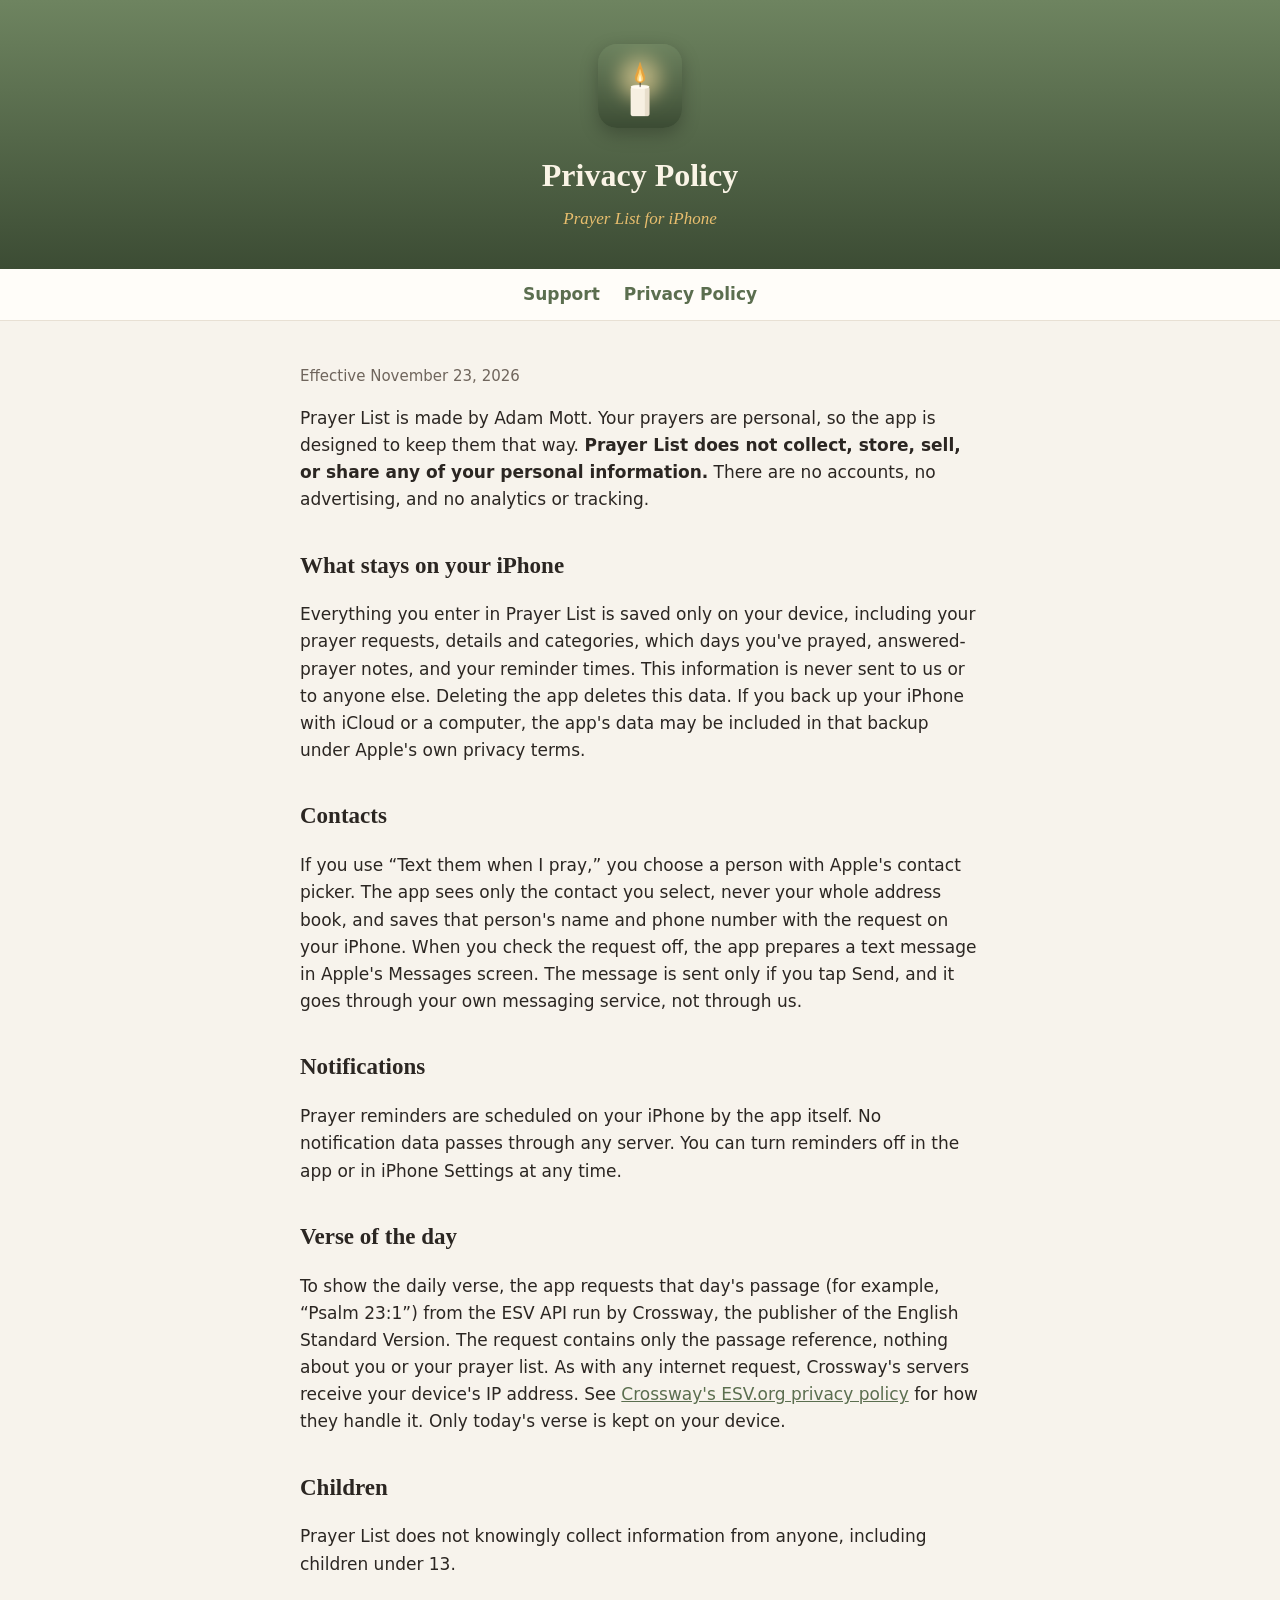
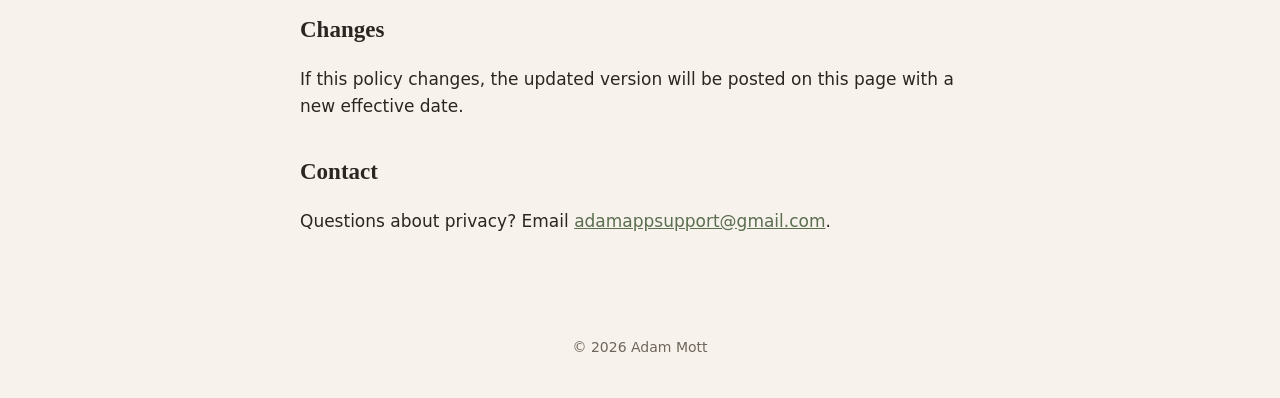
==== privacy.html @ bbe3f99a "Add Prayer List support page and privacy policy Co-Authored-By: Claude Opus 5.5 <noreply@anthropic.c" ====
<!DOCTYPE html>
<html lang="en">
<head>
<meta charset="utf-8">
<meta name="viewport" content="width=device-width, initial-scale=1">
<title>Prayer List – Privacy Policy</title>
<link rel="stylesheet" href="style.css">
</head>
<body>
<header>
  <img src="icon.png" alt="Prayer List app icon">
  <h1>Privacy Policy</h1>
  <p>Prayer List for iPhone</p>
</header>
<nav><a href="./">Support</a><a href="privacy.html">Privacy Policy</a></nav>
<main>
  <p class="muted">Effective November 23, 2026</p>

  <p>Prayer List is made by Adam Mott. Your prayers are personal, so the app is designed to keep them that way. <strong>Prayer List does not collect, store, sell, or share any of your personal information.</strong> There are no accounts, no advertising, and no analytics or tracking.</p>

  <h2>What stays on your iPhone</h2>
  <p>Everything you enter in Prayer List is saved only on your device, including your prayer requests, details and categories, which days you've prayed, answered-prayer notes, and your reminder times. This information is never sent to us or to anyone else. Deleting the app deletes this data. If you back up your iPhone with iCloud or a computer, the app's data may be included in that backup under Apple's own privacy terms.</p>

  <h2>Contacts</h2>
  <p>If you use “Text them when I pray,” you choose a person with Apple's contact picker. The app sees only the contact you select, never your whole address book, and saves that person's name and phone number with the request on your iPhone. When you check the request off, the app prepares a text message in Apple's Messages screen. The message is sent only if you tap Send, and it goes through your own messaging service, not through us.</p>

  <h2>Notifications</h2>
  <p>Prayer reminders are scheduled on your iPhone by the app itself. No notification data passes through any server. You can turn reminders off in the app or in iPhone Settings at any time.</p>

  <h2>Verse of the day</h2>
  <p>To show the daily verse, the app requests that day's passage (for example, “Psalm 23:1”) from the ESV API run by Crossway, the publisher of the English Standard Version. The request contains only the passage reference, nothing about you or your prayer list. As with any internet request, Crossway's servers receive your device's IP address. See <a href="https://www.esv.org/about/policy/">Crossway's ESV.org privacy policy</a> for how they handle it. Only today's verse is kept on your device.</p>

  <h2>Children</h2>
  <p>Prayer List does not knowingly collect information from anyone, including children under 13.</p>

  <h2>Changes</h2>
  <p>If this policy changes, the updated version will be posted on this page with a new effective date.</p>

  <h2>Contact</h2>
  <p>Questions about privacy? Email <a href="mailto:adamappsupport@gmail.com">adamappsupport@gmail.com</a>.</p>
</main>
<footer>© 2026 Adam Mott</footer>
</body>
</html>
---- style.css ----
:root{--bg:#f7f3ec;--card:#fffdf9;--ink:#2b2622;--muted:#6f655c;--line:#e8e0d4;--green:#5b6e4f;--gold:#9a7330}
*{box-sizing:border-box}
body{margin:0;background:var(--bg);color:var(--ink);font:17px/1.6 -apple-system,BlinkMacSystemFont,"Segoe UI",Inter,system-ui,sans-serif}
header{background:linear-gradient(180deg,#6e8460,#3c4c34);color:#faf4e6;padding:44px 20px 36px;text-align:center}
header img{width:84px;height:84px;border-radius:19px;box-shadow:0 6px 18px rgba(0,0,0,.25)}
header h1{font-family:Georgia,"Times New Roman",serif;font-size:32px;margin:14px 0 4px}
header p{margin:0;color:#e8be6e;font-family:Georgia,serif;font-style:italic}
nav{text-align:center;padding:12px;border-bottom:1px solid var(--line);background:var(--card)}
nav a{color:var(--green);margin:0 12px;font-weight:600;text-decoration:none}
main{max-width:720px;margin:0 auto;padding:28px 20px 60px}
h2{font-family:Georgia,serif;font-size:23px;margin:34px 0 8px}
.card{background:var(--card);border:1px solid var(--line);border-radius:16px;padding:18px 20px;margin:16px 0}
.muted{color:var(--muted);font-size:15px}
a{color:var(--green)}
footer{text-align:center;color:var(--muted);font-size:14px;padding:24px 20px 40px}
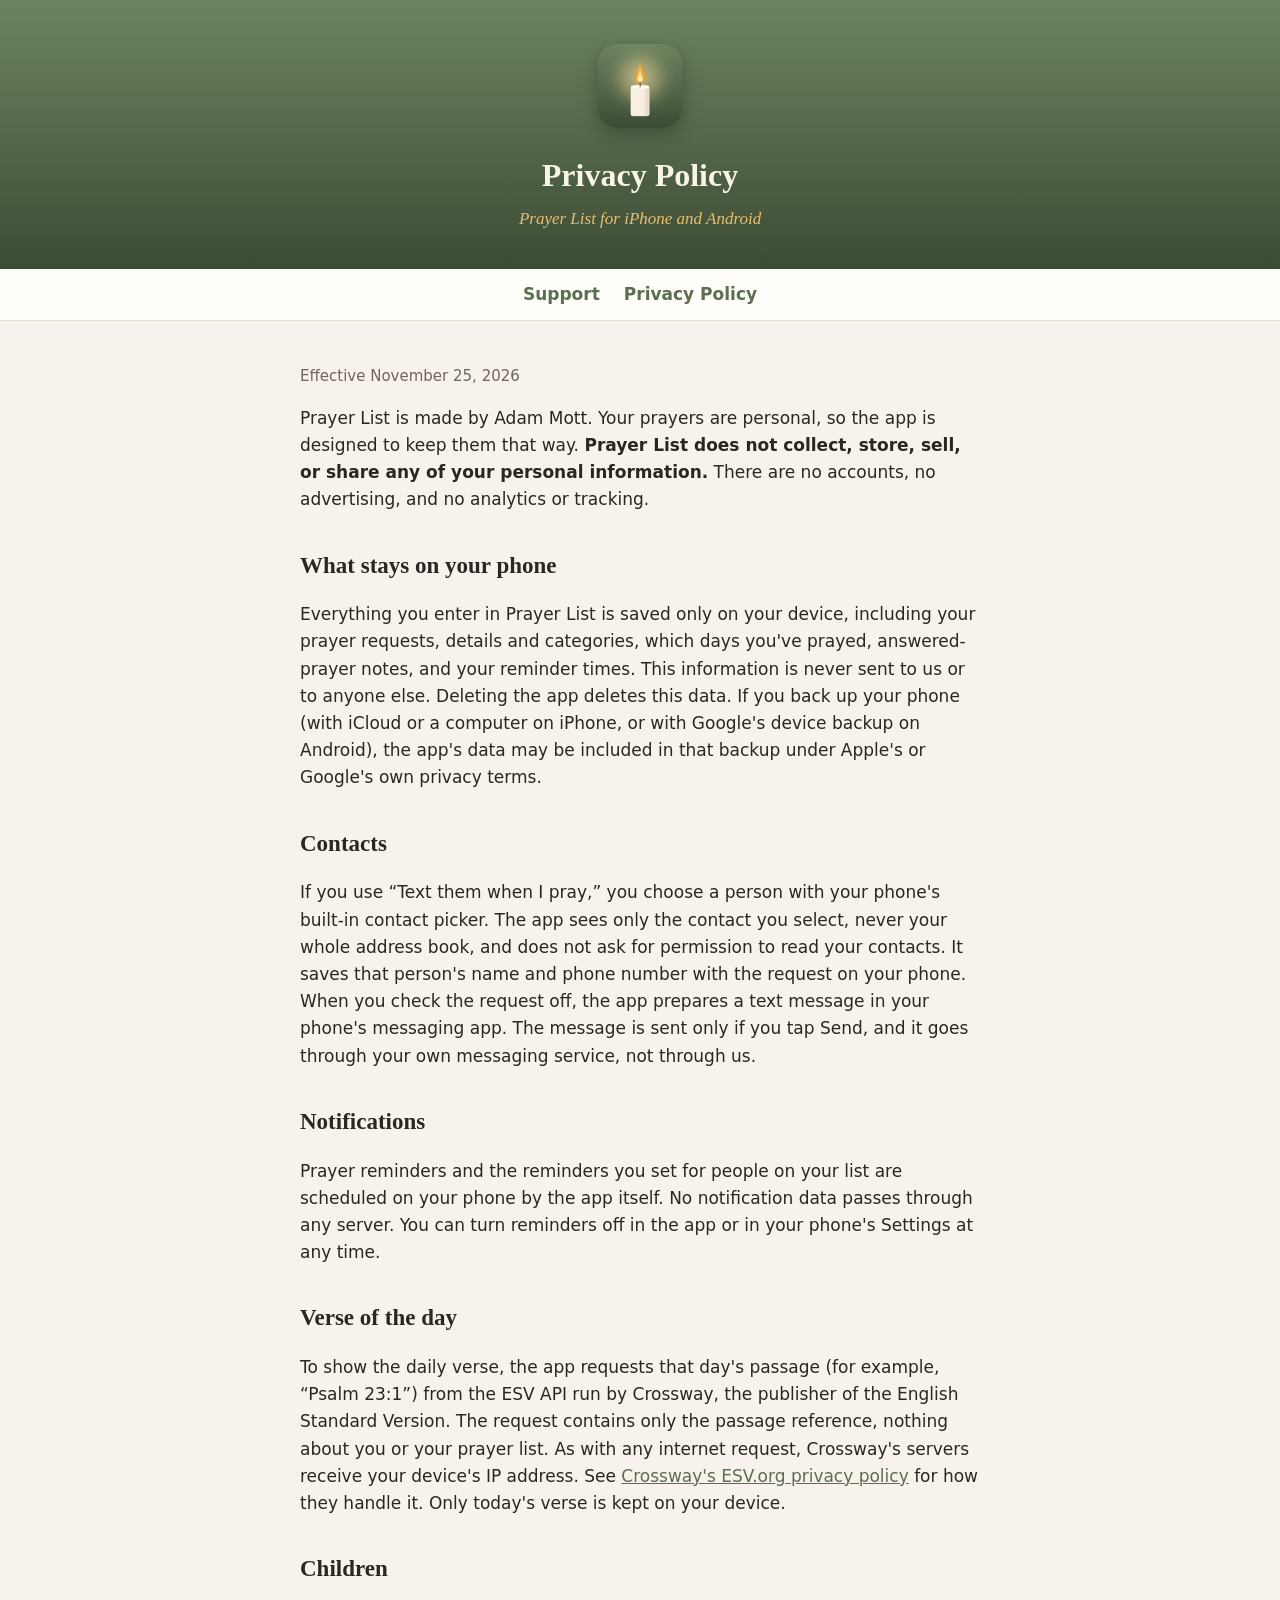
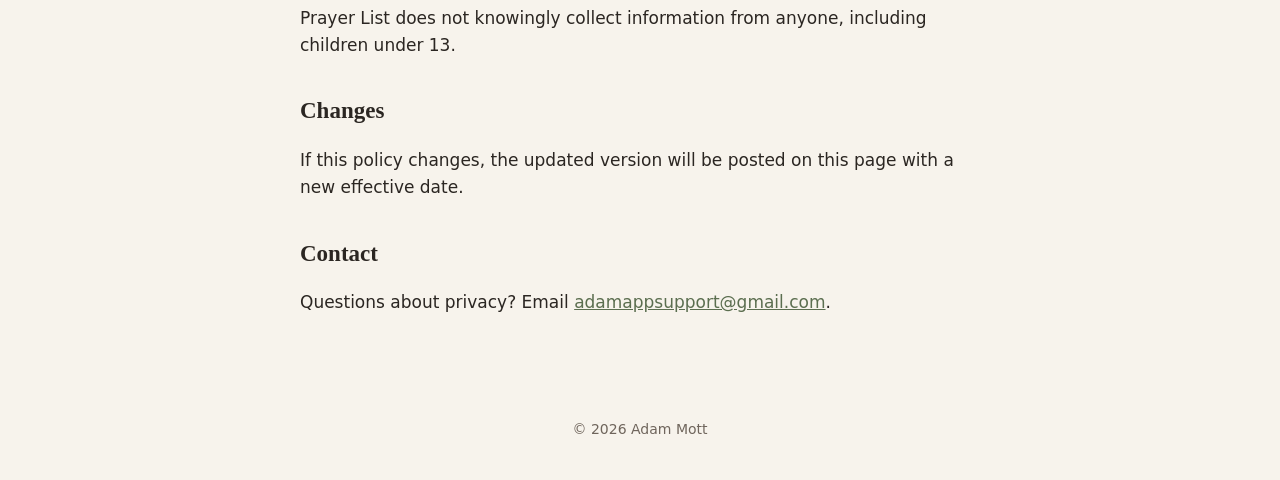
==== commit 48b0b965: "Cover Android in support and privacy pages Co-Authored-By: Claude Opus 5.5 <noreply@anthropic.com> C" ====
--- a/privacy.html
+++ b/privacy.html
@@ -10,22 +10,22 @@
 <header>
   <img src="icon.png" alt="Prayer List app icon">
   <h1>Privacy Policy</h1>
-  <p>Prayer List for iPhone</p>
+  <p>Prayer List for iPhone and Android</p>
 </header>
 <nav><a href="./">Support</a><a href="privacy.html">Privacy Policy</a></nav>
 <main>
-  <p class="muted">Effective November 23, 2026</p>
+  <p class="muted">Effective November 25, 2026</p>
 
   <p>Prayer List is made by Adam Mott. Your prayers are personal, so the app is designed to keep them that way. <strong>Prayer List does not collect, store, sell, or share any of your personal information.</strong> There are no accounts, no advertising, and no analytics or tracking.</p>
 
-  <h2>What stays on your iPhone</h2>
-  <p>Everything you enter in Prayer List is saved only on your device, including your prayer requests, details and categories, which days you've prayed, answered-prayer notes, and your reminder times. This information is never sent to us or to anyone else. Deleting the app deletes this data. If you back up your iPhone with iCloud or a computer, the app's data may be included in that backup under Apple's own privacy terms.</p>
+  <h2>What stays on your phone</h2>
+  <p>Everything you enter in Prayer List is saved only on your device, including your prayer requests, details and categories, which days you've prayed, answered-prayer notes, and your reminder times. This information is never sent to us or to anyone else. Deleting the app deletes this data. If you back up your phone (with iCloud or a computer on iPhone, or with Google's device backup on Android), the app's data may be included in that backup under Apple's or Google's own privacy terms.</p>
 
   <h2>Contacts</h2>
-  <p>If you use “Text them when I pray,” you choose a person with Apple's contact picker. The app sees only the contact you select, never your whole address book, and saves that person's name and phone number with the request on your iPhone. When you check the request off, the app prepares a text message in Apple's Messages screen. The message is sent only if you tap Send, and it goes through your own messaging service, not through us.</p>
+  <p>If you use “Text them when I pray,” you choose a person with your phone's built-in contact picker. The app sees only the contact you select, never your whole address book, and does not ask for permission to read your contacts. It saves that person's name and phone number with the request on your phone. When you check the request off, the app prepares a text message in your phone's messaging app. The message is sent only if you tap Send, and it goes through your own messaging service, not through us.</p>
 
   <h2>Notifications</h2>
-  <p>Prayer reminders are scheduled on your iPhone by the app itself. No notification data passes through any server. You can turn reminders off in the app or in iPhone Settings at any time.</p>
+  <p>Prayer reminders and the reminders you set for people on your list are scheduled on your phone by the app itself. No notification data passes through any server. You can turn reminders off in the app or in your phone's Settings at any time.</p>
 
   <h2>Verse of the day</h2>
   <p>To show the daily verse, the app requests that day's passage (for example, “Psalm 23:1”) from the ESV API run by Crossway, the publisher of the English Standard Version. The request contains only the passage reference, nothing about you or your prayer list. As with any internet request, Crossway's servers receive your device's IP address. See <a href="https://www.esv.org/about/policy/">Crossway's ESV.org privacy policy</a> for how they handle it. Only today's verse is kept on your device.</p>
